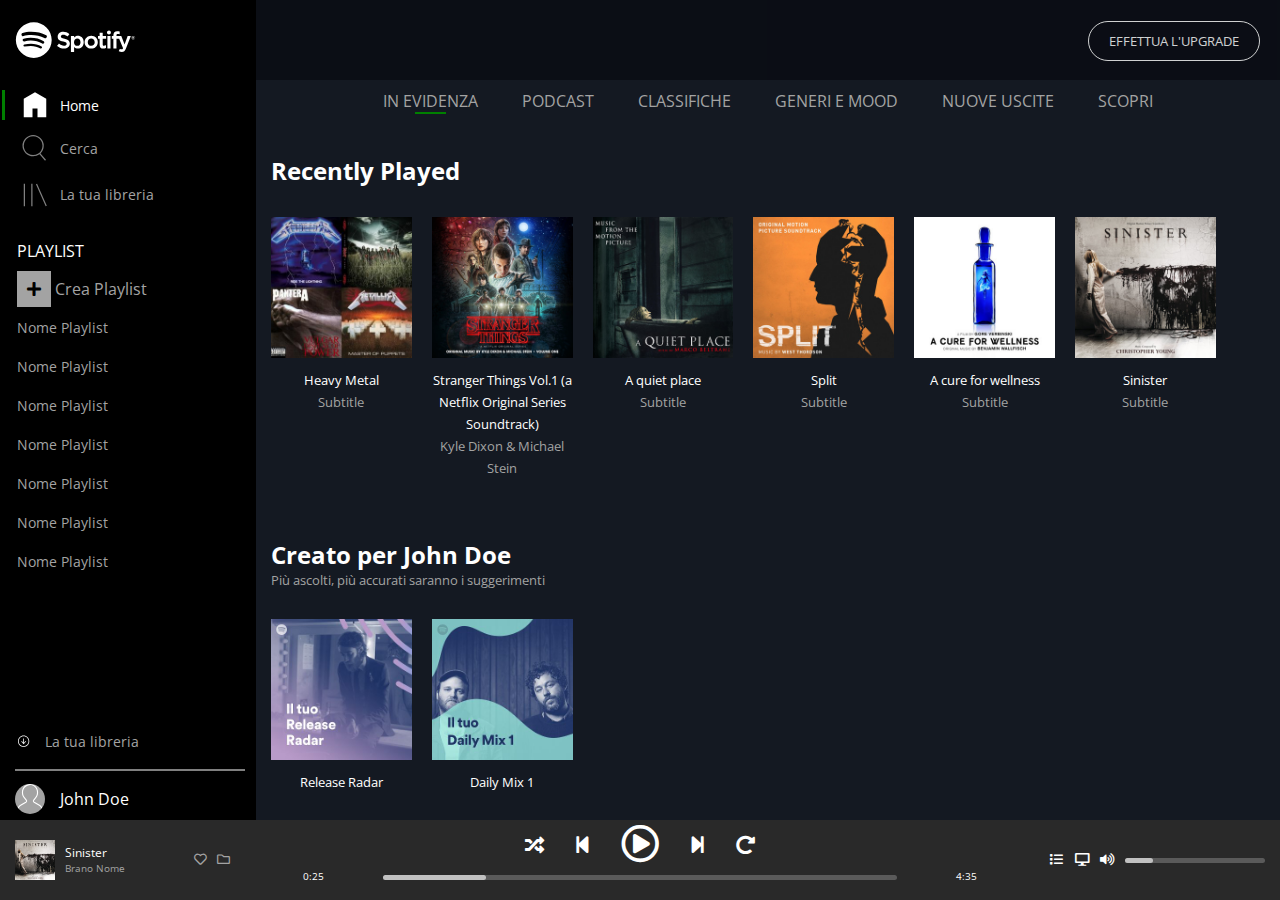
==== index.html @ 312488d8 "aggiunta versione md e s" ====
<!DOCTYPE html>
<html lang="en">
<head>
    <link rel="preconnect" href="https://fonts.googleapis.com">
    <link rel="preconnect" href="https://fonts.gstatic.com" crossorigin>
    <link href="https://fonts.googleapis.com/css2?family=Open+Sans:ital,wght@0,300;0,400;0,500;0,600;0,700;0,800;1,300;1,400;1,500;1,600;1,700;1,800&display=swap" rel="stylesheet"> 
    <link rel="stylesheet" href="https://cdnjs.cloudflare.com/ajax/libs/font-awesome/5.15.4/css/all.min.css" integrity="sha512-1ycn6IcaQQ40/MKBW2W4Rhis/DbILU74C1vSrLJxCq57o941Ym01SwNsOMqvEBFlcgUa6xLiPY/NS5R+E6ztJQ==" crossorigin="anonymous" referrerpolicy="no-referrer" />
    <link rel="stylesheet" href="css/style.css">
    <meta charset="UTF-8">
    <meta http-equiv="X-UA-Compatible" content="IE=edge">
    <meta name="viewport" content="width=device-width, initial-scale=1.0">
    <title>Spotify Web</title>
</head>
<body>

    <!-- inizio header -->
    <header>

        <button class="upgrade">
            <a class="cl-wh txt-uc" href="#">Effettua L'Upgrade</a>
        </button>

    </header>
    <!-- fine header -->

    <!-- inizio aside -->
    <aside class="flex-col">

        <!-- spotify logo -->
        <div class="logo flex">
            <img src="img/logo.svg" alt="spot-logo">
        </div>

         <!-- aside actions -->
        <div class="actions">

            <a  href="#" class="act home flex">
                <img src="img/home.svg" alt="home-act">
                <span class="span-little wh-hov cl-wh">Home</span>
            </a>

            <a href="#" class="act search flex">
                <img src="img/search.svg" alt="search-act">
                <span class="span-little wh-hov cl-a3">Cerca</span>
            </a>

            <a href="#" class="act library flex">
                <img src="img/libreria.svg" alt="librart-act">
                <span class="span-little wh-hov cl-a3">La tua libreria</span>
            </a>


        </div>

        <!-- aside playlist -->
        <div class="playlist">

            <ul>

                <li><span class="txt-uc cl-wh">Playlist</span></li>
                <li class="hovers"> 
                    <a href="#">
                        <i class="fas fa-plus"></i>
                        <span class="cl-a3">Crea Playlist</span>
                    </a>
                </li>
                <li><a class="cl-a3 wh-hov span-little" href="#">Nome Playlist</a></li>
                <li><a class="cl-a3 wh-hov span-little" href="#">Nome Playlist</a></li>
                <li><a class="cl-a3 wh-hov wh-hov span-little" href="#">Nome Playlist</a></li>
                <li><a class="cl-a3 wh-hov span-little" href="#">Nome Playlist</a></li>
                <li><a class="cl-a3 wh-hov span-little" href="#">Nome Playlist</a></li>
                <li><a class="cl-a3 wh-hov span-little" href="#">Nome Playlist</a></li>
                <li><a class="cl-a3 wh-hov span-little" href="#">Nome Playlist</a></li>

            </ul>
            
        </div>

        <!-- aside bottom actions -->
        <div class="actions-btm flex-col">

            <a class="act-btm flex" href="#">
                <img src="img/download.svg" alt="download-app">
                <span class="span-little cl-a3">La tua libreria</span>
            </a>
            <hr>
            <a class="act-btm flex" href="#">
                <img class="profile" src="img/profile.svg" alt="download-app">
                <span class="cl-wh">John Doe</span>
            </a>

        </div>

    </aside>
    <!-- fine aside -->

    <!-- inizio main -->
    <main>

        <!-- nav main -->
        <nav>

            <ul class="txt-uc">
                <li class="wh-hov"><a href="#">In Evidenza</a></li>
                <li class="wh-hov"><a href="#">Podcast</a></li>
                <li class="wh-hov"><a href="#">Classifiche</a></li>
                <li class="wh-hov"><a href="#">Generi e Mood</a></li>
                <li class="wh-hov"><a href="#">Nuove uscite</a></li>
                <li class="wh-hov"><a href="#">Scopri</a></li>
            </ul>
            
        </nav>

        <!-- sezione main recent -->
        <section id="recent" class="mg-30-15">

            <!-- titolo sezione -->
            <h2 class="cl-wh">Recently Played</h2>

            <!-- row sezione -->
            <div class="row flex mg-30-0">

                <div class="row-album flex-col">
                    <div class="row-cover">
                        <i class="far fa-play-circle cl-wh"></i>
                        <img src="img/metal_lifting.jpg" alt="metal-cover">
                    </div>
                    <div class="row-info flex-col">
                        <a href="#"><span class="cl-wh span-lt-little">Heavy Metal</span></a>
                        <a href="#"><span class="span-lt-little cl-a3">Subtitle</span></a>
                    </div>
                </div>

                <div class="row-album flex-col">
                    <div class="row-cover">
                        <i class="far fa-play-circle cl-wh"></i>
                        <img src="img/stranger.jpeg" alt="str-thi-cover">
                    </div>
                    <div class="row-info flex-col">
                        <a href="#"><span class="cl-wh span-lt-little">Stranger Things Vol.1 (a Netflix Original Series Soundtrack)</span></a>
                        <a href="#"><span class="span-lt-little cl-a3">Kyle Dixon & Michael Stein</span></a>
                    </div>
                </div>

                <div class="row-album flex-col">
                    <div class="row-cover">
                        <i class="far fa-play-circle cl-wh"></i>
                        <img src="img/aquietplace.jpeg" alt="qplace-cover">
                    </div>
                    <div class="row-info flex-col">
                        <a href="#"><span class="cl-wh span-lt-little">A quiet place</span></a>
                        <a href="#"><span class="span-lt-little cl-a3 ">Subtitle</span></a>
                    </div>
                </div>

                <div class="row-album flex-col">
                    <div class="row-cover">
                        <i class="far fa-play-circle cl-wh"></i>
                        <img src="img/split.jpeg" alt="split-cover">
                    </div>
                    <div class="row-info flex-col">
                        <a href="#"><span class="cl-wh span-lt-little">Split</span></a>
                        <a href="#"><span class="span-lt-little cl-a3">Subtitle</span></a>
                    </div>
                </div>

                <div class="row-album flex-col">
                    <div class="row-cover">
                        <i class="far fa-play-circle cl-wh"></i>
                        <img src="img/cure.jpeg" alt="cure-cover">
                    </div>
                    <div class="row-info flex-col">
                        <a href="#"><span class="cl-wh span-lt-little">A cure for wellness</span></a>
                        <a href="#"><span class="span-lt-little  cl-a3">Subtitle</span></a>
                    </div>
                </div>

                <div class="row-album flex-col">
                    <div class="row-cover">
                        <i class="far fa-play-circle cl-wh"></i>
                        <img src="img/sinister.jpeg" alt="sinister-cover">
                    </div>
                    <div class="row-info flex-col">
                        <a href="#"><span class="cl-wh span-lt-little">Sinister</span></a>
                        <a href="#"><span class="span-lt-little cl-a3">Subtitle</span></a>
                    </div>
                </div>

            </div>

        </section>

        <!-- sezione main selection -->
        <section id="selection" class="mg-50-15">

            <!-- titolo sezione -->
            <h2 class="cl-wh">Creato per John Doe</h2>
            <p class="cl-a3 span-lt-little">Più ascolti, più accurati saranno i suggerimenti</p>

            <!-- row sezione -->
            <div class="row flex mg-30-0">

                <div class="row-album flex-col">
                    <div class="row-cover">
                        <img src="img/radar.jpeg" alt="sinister-cover">
                    </div>
                    <div class="row-info flex-col">
                        <a href="#"><span class="cl-wh span-lt-little">Release Radar</span></a>
                    </div>
                </div>

                <div class="row-album flex-col">
                    <div class="row-cover">
                        <img src="img/mixdaily.jpeg" alt="sinister-cover">
                    </div>
                    <div class="row-info flex-col">
                        <a href="#"><span class="cl-wh span-lt-little">Daily Mix 1</span></a>
                    </div>
                </div>

            </div>

        </section>

        <!-- sezione main popular -->
        <section id="popular" class="mg-30-15">

            <!-- titolo sezione  -->
            <h2 class="cl-wh">Creato per John Doe</h2>
            <p class="cl-a3 span-lt-little">Più ascolti, più accurati saranno i suggerimenti</p>

            <!-- row sezione -->
            <div class="row flex mg-30-0">

                <div class="row-album flex-col">
                    <div class="row-cover">
                        <img src="img/youg.jpeg" alt="yug-cover">
                    </div>
                    <div class="row-info flex-col">
                        <a href="#"><span class="cl-wh span-lt-little">Release Radar</span></a>
                    </div>
                </div>

                <div class="row-album flex-col">
                    <div class="row-cover">
                        <img src="img/einaudi.jpeg" alt="enaudi flex-col-cover">
                    </div>
                    <div class="row-info flex-col">
                        <a href="#"><span class="cl-wh span-lt-little">Daily Mix 1</span></a>
                    </div>
                </div>

            </div>


        </section>
        


    </main>
    <!-- fine main -->

    <!-- inizio footer -->
    <footer class="flex">

        <!-- footer left -->
        <div class="ft-left flex">
            <div class="song-player flex">

                <div class="album-cover">
                    <img src="img/sinister.jpeg" alt="album-cvr">
                </div>

                <div class="song-info flex-col">
                    <span class="album-name span-little cl-wh">Sinister</span>
                    <a href="#"><span class="song-name cl-a3 wh-hov span-lt-little">Brano Nome</span></a>
                </div>
                
            </div>

            <div class="song-actions">
                <i class="far fa-heart wh-hov cl-a3"></i>
                <i class="far fa-folder wh-hov cl-a3"></i>
            </div>

        </div>
        
        <!-- footer center -->
        <div class="ft-center">

            <div class="player-act cl-wh flex">

                <i class="fas fa-random"></i>
                <i class="fas fa-step-backward"></i>
                <i class="far fa-play-circle"></i>
                <i class="fas fa-step-forward"></i>
                <i class="fas fa-redo-alt"></i>

            </div>

            <div class="player-info flex">

                <div class="player-progression">
                    <div class="progression-bar"></div>
                    <div class="progression-circle"></div>
                </div>
                
            </div>
            
        </div>
        
        <!-- footer right -->
        <div class="ft-right  cl-wh flex">

            <i class="fas fa-list"></i>
            <i class="fas fa-desktop"></i>
            <i class="fas fa-volume-up"></i>

            <div class="vl-rocker">
                <div class="progression-bar"></div>
                <div class="progression-circle"></div>
            </div>
            
        </div>

    </footer>
    <!-- fine footer  -->

</body>
</html>
---- css/style.css ----
*{
    box-sizing: border-box;
    margin: 0;
    padding: 0;
    font-family: 'Open Sans', sans-serif;
} 

/* general */
.flex {
    display: flex;
}

.flex-col{
    display: flex;
    flex-direction: column;
}

a{
    text-decoration: none;
}

.span-little{
    font-size: 0.9em;
}

.span-lt-little{
    font-size: 0.8em;
}

.txt-uc{
    text-transform: uppercase;
}

.cl-wh{
    color: #fff;
}

.cl-a3{
    color: #a3a3a3;
}

.op-05{
    opacity: 0.5;
}

.mg-30-0{
    margin: 30px 0px;
}

.mg-30-15{
    margin: 30px 15px;
}

.mg-50-15{
    margin: 50px 15px;
}

/* header */
header{
    width: 80vw;
    height: 80px;
    line-height: 80px;
    position: fixed;
    top: 0;
    right: 0;
    text-align: right;
    background-color: #090B13;
    opacity: 0.8;
    z-index: 999;
}

header .upgrade{
    border: 1px solid white;
    border-radius: 20px;
    background-color: transparent;
    margin-right: 20px;
}

header .upgrade a{
    text-decoration: none;
    padding: 10px 20px; /*  aumenta area cliccabile  */
    display: inline-block; /*  aumenta area cliccabile  */
}




/* aside */
aside{
    width: 20vw;
    position: fixed;
    left: 0;
    top: 0;
    background-color: black;
    height: calc(100vh - 80px);
}

    /* aside logo */
aside .logo{
    height: 80px;
    margin-left: 15px;
}

aside .logo img{
    width: 50%;
}

    /* aside actions */
aside .actions{
    margin-left:2px ;
}   

.act{
    align-items: center;
    gap: 10px;
    margin: 10px 0px;
    padding: 0px 15px;
}

.act img{
    width: 30px;
    height: 30px;
}

.home.act{
    border-left: 3px solid green;
}

.search.act, .library.act{
    border: 3px solid transparent;
}

.search.act img, .library.act img{
    filter: opacity(0.5);
}

    /* aside playlist */
aside .playlist{
    margin-top: 10px;
    margin-left: 2px;
    line-height: 38px;
    overflow-y:auto;
}

aside .playlist ul li{
    padding: 0px 15px;
}

aside .playlist ul li .fas.fa-plus{
    background-color: #a3a3a3;
    padding: 10px;
    color: black;
}

    /* aside bottom actions */
aside .actions-btm{
    width: 90%;
    height: 100px;
    position: absolute;
    bottom: 0px;
    left: 15px;
    align-content: center;
    justify-content: space-around;
    background-color: black;
    z-index: 999;
}

aside .actions-btm img{
    width: 15px;
    height: 15px;
}
aside .actions-btm hr{
    border: 1px solid rgba(255,255,255,0.5);
}

aside .actions-btm .profile{
    background-color: #a3a3a3;
    border-radius: 50%;
    width: 30px;
    height: 30px;
}

aside .actions-btm .act-btm{
    height: 10px;
    align-items: center;
    gap: 15px;
    margin: 10px 0px;
}
/* main */
main{
    width: 80vw;
    height: calc(100vh - 80px);
    padding: 80px 0px 0px 0px;
    background-color: #141922;
    position: fixed;
    top: 0;
    right: 0;
    overflow-y: scroll;
}

    /* nav main */
nav{
    width: 100% ;
    text-align: center;
}

nav ul li {
    list-style-type: none;
    display: inline-block;
}
nav ul li a{
    display: inline-block;
    margin: 10px;
    color: #a3a3a3;
    padding: 0px 10px; 
}

nav ul li:first-child a::after{
    border:1px solid green;
    content: "";
    width: 30%;
    margin: auto;
    display: block;
}

    /* main generale */
main .row{
    gap: 20px;
    flex-wrap: wrap;
}

main .row .row-album{
    flex-basis: 135px;
    align-items: center;
}

main .row .row-album .row-cover{
    width: 11vw;
    height: 11vw;
    position: relative;
}


main .row .row-album .row-cover img{
    width: 100%;
    height: 100%;
    object-fit: contain;
    transition: all 0.5s;
}


main .row .row-album .row-info{
    align-items: center;  
    text-align: center;
    margin: 10px 0px;  
}

    /* main recent */

#recent .row .row-album .row-cover .fa-play-circle{
    position: absolute;
    top: 50%;
    left: 50%;
    transform: translate(-50% , -50%);
    z-index: 999;
    font-size: 3em;
    display: none;
}

    /* main popular */
#popular .row .row-album .row-cover img{
    border-radius: 50%;
}


/* footer */
footer{
    height: 80px;
    width: 100vw;
    background-color: #292929;
    position: fixed;
    bottom: 0;

}

footer .ft-left, footer .ft-right{
    width: 20vw;
    height: 100%;
    align-items: center;
    justify-content: space-between;
    padding: 0px 15px;
    font-size: 0.8em;
}


footer .ft-center{
    width: 65vw;
    height: 100%;
    line-height: 1.8em;
    padding: 5px 0px;
}

    /* ft-left */
footer .ft-left .song-player{
    gap: 10px;
    align-items: center;
}    

footer .ft-left .song-player .album-cover{
    width: 40px;
    height: 40px;
}

footer .ft-left .song-player .album-cover img{
    width: 100%;
    height: 100%;
    object-fit: contain;
}

footer .ft-left .song-player .song-info{
    line-height: 15px;
    justify-content: center;
}

footer .ft-left .song-actions {
    display: flex;
    justify-content: flex-end;
    flex-basis: 30%;
    gap: 10px;
}

    /* ft-center */
footer .ft-center .player-act{
    font-size: 1.2em;
    justify-content: center;
    align-items: center;
    gap: 30px;
}

footer .ft-center .player-act .fa-play-circle{
    font-size: 2em;
}

footer .ft-center .player-info{
    justify-content: space-evenly;
    align-items: center;
}

footer .ft-center .player-info::after{
    content: "4:35";
    color: #fff;
    font-size: 0.6em;
}

footer .ft-center .player-info::before{
    content: "0:25";
    color: #fff;
    font-size: 0.6em;
}

footer .ft-center .player-progression, footer .ft-right .vl-rocker{
    width: 65%;
    height: 5px;
    border-radius: 20px;
    background-color: #5a5a5a;
    position: relative;
}

footer  .progression-bar{
    width: 20%;
    height: 100%;
    border-radius: 20px;
    background-color: #c1c1c1;
}

footer .progression-circle{
    position: absolute;
    top: -2px;
    left: 19%;
    width: 10px;
    height: 10px;
    border-radius: 50%;
    background-color: #fff;
    display: none;
}

    /* ft-left */
footer .ft-right{
    font-size: 0.8em;
    gap: 10px;
}


    /* hover */
header .upgrade:hover{
    transform: scale(1.1);
}   

aside .actions a:hover img {
    filter:opacity(1);
}

aside .actions .wh-hov:hover, aside .playlist .wh-hov:hover, aside .playlist li:nth-child(2):hover span, aside .actions-btm .act-btm:hover span, main .wh-hov:hover a, footer .ft-left .wh-hov:hover{
    color: #fff;
}

aside .playlist li:nth-child(2):hover .fas.fa-plus{
    background-color: white;
}

#recent .row .row-album .row-cover:hover .fa-play-circle{
    display: block;
}

#recent .row .row-album .row-cover:hover img{
    opacity: 0.5;
}

footer .ft-left .song-player .song-info .song-name:hover{
    text-decoration: underline;
}

footer .ft-center .player-act .far.fa-play-circle:hover{
    transform: scale(1.1);
}

footer .ft-center .player-info .player-progression:hover .progression-circle, footer .ft-right .vl-rocker:hover .progression-circle{
    display: block;
}

footer .ft-center .player-info .player-progression:hover .progression-bar, footer .ft-right .vl-rocker:hover .progression-bar{
    background-color: green;
}


/* versione lg da min-width 992px a max-width 1199px */

/* versione md */ aaa

/* versione md */
@media screen and (max-width:992px) and (min-width:768px){

    main .row .row-album{
        flex-basis: 160px;
    }

    main .row .row-album  .row-cover{
        width: 15vw;
        height: 15vw;
    }

}

/* versione s */
@media screen and (max-width:768px) and (min-width:576px){

    aside{
        font-size: 0.8em;
    }

    aside .actions-btm hr{
        width: 90%;
    }

    main .row .row-album{
        flex-basis: 40%;
    }

    main .row .row-album  .row-cover{
        width: 30vw;
        height: 30vw;
    }

    footer .ft-left .song-actions{
        flex-direction: column;
        margin-left: 10px;
    }

}
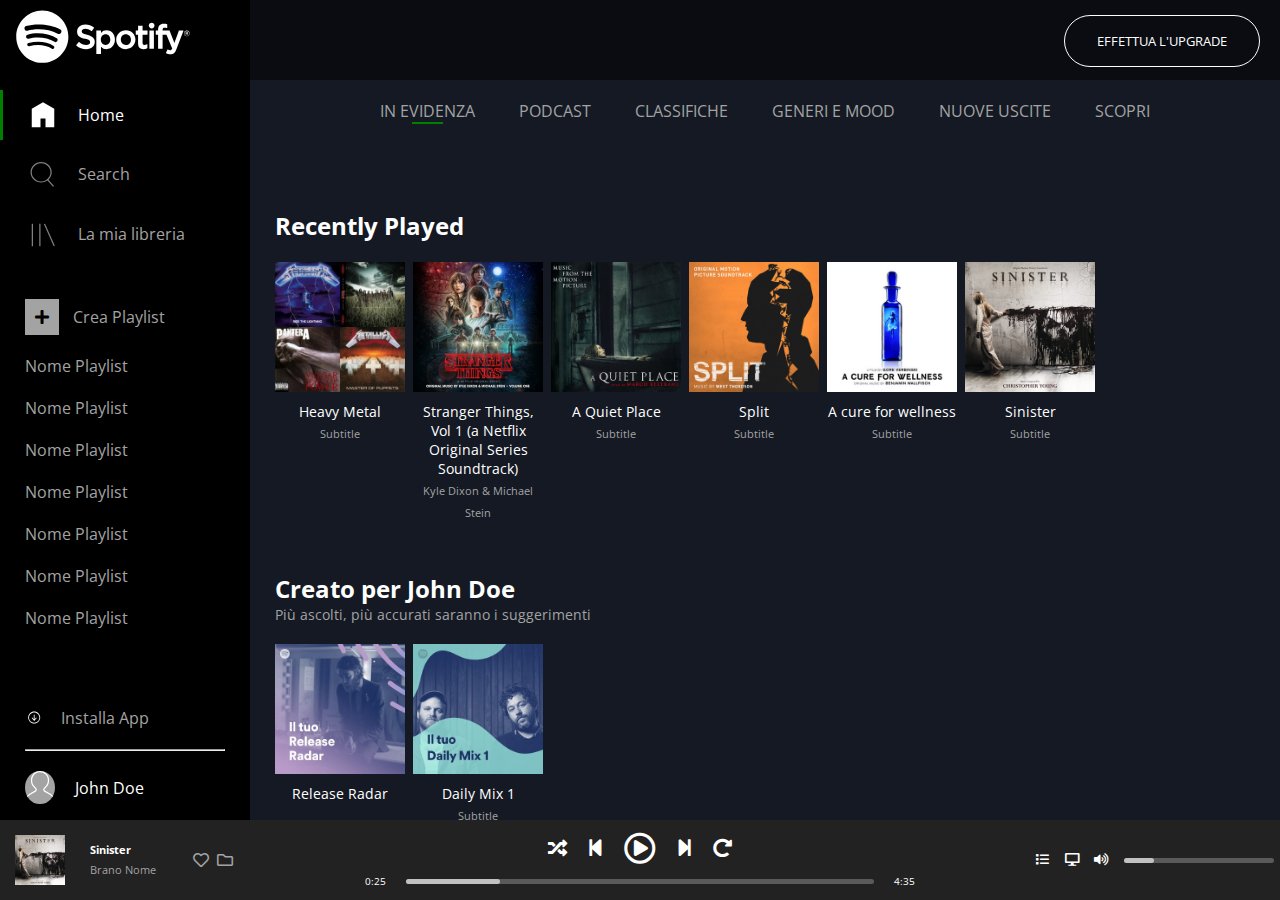
==== commit 56c1153b: "Reboot , inserire mediaquery e poi passare al bonus" ====
--- a/index.html
+++ b/index.html
@@ -9,85 +9,93 @@
     <meta charset="UTF-8">
     <meta http-equiv="X-UA-Compatible" content="IE=edge">
     <meta name="viewport" content="width=device-width, initial-scale=1.0">
-    <title>Spotify Web</title>
+    <title>Spotify debug</title>
 </head>
 <body>
 
-    <!-- inizio header -->
-    <header>
-
-        <button class="upgrade">
-            <a class="cl-wh txt-uc" href="#">Effettua L'Upgrade</a>
-        </button>
-
-    </header>
-    <!-- fine header -->
-
     <!-- inizio aside -->
-    <aside class="flex-col">
-
-        <!-- spotify logo -->
-        <div class="logo flex">
-            <img src="img/logo.svg" alt="spot-logo">
-        </div>
-
-         <!-- aside actions -->
+    <aside>
+
+        <!-- aside logo -->
+        <div class="logo">
+            <img src="img/logo.svg" alt="logo-big">
+        </div>
+
+        <!-- aside actions -->
         <div class="actions">
 
-            <a  href="#" class="act home flex">
-                <img src="img/home.svg" alt="home-act">
-                <span class="span-little wh-hov cl-wh">Home</span>
-            </a>
-
-            <a href="#" class="act search flex">
-                <img src="img/search.svg" alt="search-act">
-                <span class="span-little wh-hov cl-a3">Cerca</span>
-            </a>
-
-            <a href="#" class="act library flex">
-                <img src="img/libreria.svg" alt="librart-act">
-                <span class="span-little wh-hov cl-a3">La tua libreria</span>
-            </a>
-
-
-        </div>
-
-        <!-- aside playlist -->
-        <div class="playlist">
+            <div class="act-nav">
+
+                <ul>
+                    
+                    <li>
+                        <a href="#">
+                            <img src="img/home.svg" alt="h-ph">
+                            <span>Home</span>
+                        </a>
+                    </li>
+                    
+                    <li>
+                        <a href="#">
+                            <img class="op-05" src="img/search.svg" alt="se-ph">
+                            <span class="cl-a3">Search</span>
+                        </a>
+                    </li>
+                    
+                    <li>
+                        <a href="#">
+                            <img class="op-05" src="img/libreria.svg" alt="li-ph">
+                            <span class="cl-a3">La mia libreria</span>
+                        </a>
+                    </li>
+
+                </ul>
+
+            </div>
+
+            <!-- aside playlist -->
+            <div class="act-playlist">
+
+                <ul>
+                    <li>
+                        <a href="#">
+                            <i class="fas fa-plus"></i>
+                            <span class="cl-a3">Crea Playlist</span>
+                        </a>
+                    </li>
+                    <li><a href="#">Nome Playlist</a></li>
+                    <li><a href="#">Nome Playlist</a></li>
+                    <li><a href="#">Nome Playlist</a></li>
+                    <li><a href="#">Nome Playlist</a></li>
+                    <li><a href="#">Nome Playlist</a></li>
+                    <li><a href="#">Nome Playlist</a></li>
+                    <li><a href="#">Nome Playlist</a></li>
+                </ul>
+
+            </div>
+
+        </div>
+        
+        <!-- aside actions bottom -->
+        <div class="actions-btm">
 
             <ul>
-
-                <li><span class="txt-uc cl-wh">Playlist</span></li>
-                <li class="hovers"> 
+                <li>
                     <a href="#">
-                        <i class="fas fa-plus"></i>
-                        <span class="cl-a3">Crea Playlist</span>
+                        <img src="img/download.svg" alt="dw-ph">
+                        <span>Installa App</span>
                     </a>
                 </li>
-                <li><a class="cl-a3 wh-hov span-little" href="#">Nome Playlist</a></li>
-                <li><a class="cl-a3 wh-hov span-little" href="#">Nome Playlist</a></li>
-                <li><a class="cl-a3 wh-hov wh-hov span-little" href="#">Nome Playlist</a></li>
-                <li><a class="cl-a3 wh-hov span-little" href="#">Nome Playlist</a></li>
-                <li><a class="cl-a3 wh-hov span-little" href="#">Nome Playlist</a></li>
-                <li><a class="cl-a3 wh-hov span-little" href="#">Nome Playlist</a></li>
-                <li><a class="cl-a3 wh-hov span-little" href="#">Nome Playlist</a></li>
-
+                <li>
+                    <hr>
+                </li>
+                <li>
+                    <a class="profile" href="#">
+                        <img src="img/profile.svg" alt="pr-ph">
+                        <span>John Doe</span>
+                    </a>
+                </li>
             </ul>
-            
-        </div>
-
-        <!-- aside bottom actions -->
-        <div class="actions-btm flex-col">
-
-            <a class="act-btm flex" href="#">
-                <img src="img/download.svg" alt="download-app">
-                <span class="span-little cl-a3">La tua libreria</span>
-            </a>
-            <hr>
-            <a class="act-btm flex" href="#">
-                <img class="profile" src="img/profile.svg" alt="download-app">
-                <span class="cl-wh">John Doe</span>
-            </a>
 
         </div>
 
@@ -97,198 +105,214 @@
     <!-- inizio main -->
     <main>
 
-        <!-- nav main -->
-        <nav>
-
-            <ul class="txt-uc">
-                <li class="wh-hov"><a href="#">In Evidenza</a></li>
-                <li class="wh-hov"><a href="#">Podcast</a></li>
-                <li class="wh-hov"><a href="#">Classifiche</a></li>
-                <li class="wh-hov"><a href="#">Generi e Mood</a></li>
-                <li class="wh-hov"><a href="#">Nuove uscite</a></li>
-                <li class="wh-hov"><a href="#">Scopri</a></li>
-            </ul>
-            
-        </nav>
-
-        <!-- sezione main recent -->
-        <section id="recent" class="mg-30-15">
-
-            <!-- titolo sezione -->
-            <h2 class="cl-wh">Recently Played</h2>
-
-            <!-- row sezione -->
-            <div class="row flex mg-30-0">
-
-                <div class="row-album flex-col">
-                    <div class="row-cover">
-                        <i class="far fa-play-circle cl-wh"></i>
-                        <img src="img/metal_lifting.jpg" alt="metal-cover">
-                    </div>
-                    <div class="row-info flex-col">
-                        <a href="#"><span class="cl-wh span-lt-little">Heavy Metal</span></a>
-                        <a href="#"><span class="span-lt-little cl-a3">Subtitle</span></a>
-                    </div>
+        <!-- main cta -->
+        <div class="cta">
+
+            <button class="upgrade">
+                Effettua L'upgrade
+            </button>
+
+        </div>
+
+        <div class="main-container">
+
+            <!-- main  nav -->
+            <section id="main-nav">
+
+                <ul>
+                    <li>
+                        <a href="#">In evidenza</a>
+                    </li>
+                    <li>
+                        <a href="#">Podcast</a>
+                    </li>
+                    <li>
+                        <a href="#">Classifiche</a>
+                    </li>
+                    <li>
+                        <a href="#">Generi e Mood</a>
+                    </li>
+                    <li>
+                        <a href="#">Nuove Uscite</a>
+                    </li>
+                    <li>
+                        <a href="#">Scopri</a>
+                    </li>
+                </ul>
+
+            </section>
+
+            <!-- sezione main recents -->
+            <section id="recents">
+
+                <h2 class="cl-wh">Recently Played</h2>
+                <div class="row-flex">
+
+                    <div class="album">
+                        <div class="album-img">
+                            <i class="far fa-play-circle cl-wh"></i>
+                            <img src="img/metal_lifting.jpg" alt="alb-1">
+                        </div>
+                        <div class="album-info">
+                            <p class="size-medium cl-wh">Heavy Metal</p>
+                            <span class="cl-a3 size-little">Subtitle</span>
+                        </div>
+                    </div>
+
+                    <div class="album">
+                        <div class="album-img">
+                            <i class="far fa-play-circle cl-wh"></i>
+                            <img src="img/stranger.jpeg" alt="alb-2">
+                        </div>
+                        <div class="album-info">
+                            <p class="size-medium cl-wh">Stranger Things, Vol 1 (a Netflix Original Series Soundtrack)</p>
+                            <span class="cl-a3 size-little"> Kyle Dixon & Michael Stein</span>
+                        </div>
+                    </div>
+
+                    <div class="album">
+                        <div class="album-img">
+                            <i class="far fa-play-circle cl-wh"></i>
+                            <img src="img/aquietplace.jpeg" alt="alb-3">
+                        </div>
+                        <div class="album-info">
+                            <p class="size-medium cl-wh">A Quiet Place</p>
+                            <span class="cl-a3 size-little">Subtitle</span>
+                        </div>
+                    </div>
+
+                    <div class="album">
+                        <div class="album-img">
+                            <i class="far fa-play-circle cl-wh"></i>
+                            <img src="img/split.jpeg" alt="alb-4">
+                        </div>
+                        <div class="album-info">
+                            <p class="size-medium cl-wh">Split</p>
+                            <span class="cl-a3 size-little">Subtitle</span>
+                        </div>
+                    </div>
+
+                    <div class="album">
+                        <div class="album-img">
+                            <i class="far fa-play-circle cl-wh"></i>
+                            <img src="img/cure.jpeg" alt="alb-5">
+                        </div>
+                        <div class="album-info">
+                            <p class="size-medium cl-wh">A cure for wellness</p>
+                            <span class="cl-a3 size-little">Subtitle</span>
+                        </div>
+                    </div>
+
+                    <div class="album">
+                        <div class="album-img">
+                            <i class="far fa-play-circle cl-wh"></i>
+                            <img src="img/sinister.jpeg" alt="alb-6">
+                        </div>
+                        <div class="album-info">
+                            <p class="size-medium cl-wh">Sinister</p>
+                            <span class="cl-a3 size-little">Subtitle</span>
+                        </div>
+                    </div>
+
                 </div>
 
-                <div class="row-album flex-col">
-                    <div class="row-cover">
-                        <i class="far fa-play-circle cl-wh"></i>
-                        <img src="img/stranger.jpeg" alt="str-thi-cover">
-                    </div>
-                    <div class="row-info flex-col">
-                        <a href="#"><span class="cl-wh span-lt-little">Stranger Things Vol.1 (a Netflix Original Series Soundtrack)</span></a>
-                        <a href="#"><span class="span-lt-little cl-a3">Kyle Dixon & Michael Stein</span></a>
-                    </div>
+            </section>
+
+            <!-- sezione main suggest -->
+            <section id="suggest">
+
+                <h2 class="cl-wh">Creato per John Doe</h2>
+                <p class="size-medium cl-a3">Più ascolti, più accurati saranno i suggerimenti</p>
+
+                <div class="row-flex">
+
+                    <div class="album">
+                        <div class="album-img">
+                            <img src="img/radar.jpeg" alt="alb-sg-1">
+                        </div>
+                        <div class="album-info">
+                            <p class="cl-wh size-medium">Release Radar</p>
+                        </div>
+                    </div>
+
+                    <div class="album">
+                        <div class="album-img">
+                            <img src="img/mixdaily.jpeg" alt="alb-sg-2">
+                        </div>
+                        <div class="album-info">
+                            <p class="cl-wh size-medium">Daily Mix 1</p>
+                            <span class="cl-a3 size-little">Subtitle</span>
+                        </div>
+                    </div>
+
+
                 </div>
 
-                <div class="row-album flex-col">
-                    <div class="row-cover">
-                        <i class="far fa-play-circle cl-wh"></i>
-                        <img src="img/aquietplace.jpeg" alt="qplace-cover">
-                    </div>
-                    <div class="row-info flex-col">
-                        <a href="#"><span class="cl-wh span-lt-little">A quiet place</span></a>
-                        <a href="#"><span class="span-lt-little cl-a3 ">Subtitle</span></a>
-                    </div>
+            </section>
+
+            <!-- sezione main popular -->
+            <section id="popular">
+
+                <h2 class="cl-wh">Artisti più popolari</h2>
+                <p class="size-medium cl-a3">Più ascolti, più accurati saranno i suggerimenti</p>
+
+                <div class="row-flex">
+
+                    <div class="album">
+                        <div class="album-img">
+                            <img src="img/youg.jpeg" alt="alb-pop-1">
+                        </div>
+                        <div class="album-info">
+                            <p class="cl-wh size-medium">Heavy Metal</p>
+                            <span class="cl-a3 size-little">Subtitle</span>
+                        </div>
+                    </div>
+
+                    <div class="album">
+                        <div class="album-img">
+                            <img src="img/einaudi.jpeg" alt="alb-pop-2">
+                        </div>
+                        <div class="album-info">
+                            <p class="cl-wh size-medium">Heavy Metal</p>
+                            <span class="cl-a3 size-little">Subtitle</span>
+                        </div>
+                    </div>
+
                 </div>
 
-                <div class="row-album flex-col">
-                    <div class="row-cover">
-                        <i class="far fa-play-circle cl-wh"></i>
-                        <img src="img/split.jpeg" alt="split-cover">
-                    </div>
-                    <div class="row-info flex-col">
-                        <a href="#"><span class="cl-wh span-lt-little">Split</span></a>
-                        <a href="#"><span class="span-lt-little cl-a3">Subtitle</span></a>
-                    </div>
-                </div>
-
-                <div class="row-album flex-col">
-                    <div class="row-cover">
-                        <i class="far fa-play-circle cl-wh"></i>
-                        <img src="img/cure.jpeg" alt="cure-cover">
-                    </div>
-                    <div class="row-info flex-col">
-                        <a href="#"><span class="cl-wh span-lt-little">A cure for wellness</span></a>
-                        <a href="#"><span class="span-lt-little  cl-a3">Subtitle</span></a>
-                    </div>
-                </div>
-
-                <div class="row-album flex-col">
-                    <div class="row-cover">
-                        <i class="far fa-play-circle cl-wh"></i>
-                        <img src="img/sinister.jpeg" alt="sinister-cover">
-                    </div>
-                    <div class="row-info flex-col">
-                        <a href="#"><span class="cl-wh span-lt-little">Sinister</span></a>
-                        <a href="#"><span class="span-lt-little cl-a3">Subtitle</span></a>
-                    </div>
-                </div>
-
-            </div>
-
-        </section>
-
-        <!-- sezione main selection -->
-        <section id="selection" class="mg-50-15">
-
-            <!-- titolo sezione -->
-            <h2 class="cl-wh">Creato per John Doe</h2>
-            <p class="cl-a3 span-lt-little">Più ascolti, più accurati saranno i suggerimenti</p>
-
-            <!-- row sezione -->
-            <div class="row flex mg-30-0">
-
-                <div class="row-album flex-col">
-                    <div class="row-cover">
-                        <img src="img/radar.jpeg" alt="sinister-cover">
-                    </div>
-                    <div class="row-info flex-col">
-                        <a href="#"><span class="cl-wh span-lt-little">Release Radar</span></a>
-                    </div>
-                </div>
-
-                <div class="row-album flex-col">
-                    <div class="row-cover">
-                        <img src="img/mixdaily.jpeg" alt="sinister-cover">
-                    </div>
-                    <div class="row-info flex-col">
-                        <a href="#"><span class="cl-wh span-lt-little">Daily Mix 1</span></a>
-                    </div>
-                </div>
-
-            </div>
-
-        </section>
-
-        <!-- sezione main popular -->
-        <section id="popular" class="mg-30-15">
-
-            <!-- titolo sezione  -->
-            <h2 class="cl-wh">Creato per John Doe</h2>
-            <p class="cl-a3 span-lt-little">Più ascolti, più accurati saranno i suggerimenti</p>
-
-            <!-- row sezione -->
-            <div class="row flex mg-30-0">
-
-                <div class="row-album flex-col">
-                    <div class="row-cover">
-                        <img src="img/youg.jpeg" alt="yug-cover">
-                    </div>
-                    <div class="row-info flex-col">
-                        <a href="#"><span class="cl-wh span-lt-little">Release Radar</span></a>
-                    </div>
-                </div>
-
-                <div class="row-album flex-col">
-                    <div class="row-cover">
-                        <img src="img/einaudi.jpeg" alt="enaudi flex-col-cover">
-                    </div>
-                    <div class="row-info flex-col">
-                        <a href="#"><span class="cl-wh span-lt-little">Daily Mix 1</span></a>
-                    </div>
-                </div>
-
-            </div>
-
-
-        </section>
-        
-
+            </section>
+
+        </div>
 
     </main>
     <!-- fine main -->
 
     <!-- inizio footer -->
-    <footer class="flex">
+    <footer>
 
         <!-- footer left -->
-        <div class="ft-left flex">
-            <div class="song-player flex">
-
-                <div class="album-cover">
-                    <img src="img/sinister.jpeg" alt="album-cvr">
-                </div>
-
-                <div class="song-info flex-col">
-                    <span class="album-name span-little cl-wh">Sinister</span>
-                    <a href="#"><span class="song-name cl-a3 wh-hov span-lt-little">Brano Nome</span></a>
-                </div>
-                
-            </div>
-
-            <div class="song-actions">
-                <i class="far fa-heart wh-hov cl-a3"></i>
-                <i class="far fa-folder wh-hov cl-a3"></i>
-            </div>
-
-        </div>
-        
+        <div id="ft-left">
+
+            <div class="ft-album-img">
+                <img src="img/sinister.jpeg" alt="ft-album">
+            </div>
+
+            <div class="ft-album-info">
+                <p class="size-little size-big cl-wh">Sinister</p>
+                <span class="size-little cl-a3">Brano Nome</span>
+            </div>
+
+            <div class="ft-album-act">
+                <i class="far fa-heart cl-a3"></i>
+                <i class="far fa-folder cl-a3"></i>
+            </div>
+
+        </div>
+
         <!-- footer center -->
-        <div class="ft-center">
-
-            <div class="player-act cl-wh flex">
+        <div id="ft-center">
+
+            <div class="player-act cl-wh">
 
                 <i class="fas fa-random"></i>
                 <i class="fas fa-step-backward"></i>
@@ -298,7 +322,7 @@
 
             </div>
 
-            <div class="player-info flex">
+            <div class="player-info">
 
                 <div class="player-progression">
                     <div class="progression-bar"></div>
@@ -306,11 +330,11 @@
                 </div>
                 
             </div>
-            
-        </div>
-        
+
+        </div>
+
         <!-- footer right -->
-        <div class="ft-right  cl-wh flex">
+        <div id="ft-right" class="cl-wh">
 
             <i class="fas fa-list"></i>
             <i class="fas fa-desktop"></i>
@@ -320,11 +344,11 @@
                 <div class="progression-bar"></div>
                 <div class="progression-circle"></div>
             </div>
-            
-        </div>
-
+
+        </div>
     </footer>
-    <!-- fine footer  -->
+
+
 
 </body>
 </html>--- a/css/style.css
+++ b/css/style.css
@@ -5,30 +5,13 @@
     font-family: 'Open Sans', sans-serif;
 } 
 
-/* general */
-.flex {
-    display: flex;
-}
-
-.flex-col{
-    display: flex;
-    flex-direction: column;
-}
-
-a{
+/* generali */
+ul {
+    list-style-type: none;
+}
+ul li a{
     text-decoration: none;
-}
-
-.span-little{
-    font-size: 0.9em;
-}
-
-.span-lt-little{
-    font-size: 0.8em;
-}
-
-.txt-uc{
-    text-transform: uppercase;
+    color: #a3a3a3;
 }
 
 .cl-wh{
@@ -40,182 +23,204 @@
 }
 
 .op-05{
-    opacity: 0.5;
-}
-
-.mg-30-0{
-    margin: 30px 0px;
-}
-
-.mg-30-15{
-    margin: 30px 15px;
-}
-
-.mg-50-15{
-    margin: 50px 15px;
-}
-
-/* header */
-header{
-    width: 80vw;
+    filter: opacity(0.5);
+}
+
+.size-big{
+    font-size: 1em;
+    font-weight: bold;
+}
+
+.size-medium{
+    font-size: 0.9em;
+}
+
+.size-little{
+    font-size:0.7em
+}
+
+
+
+/* aside */
+aside{
+    width: 250px;
+    height: calc(100vh - 80px);
+    background-color: black;
+    display: flex;
+    flex-direction: column;
+    justify-content: space-between;
+}
+
+    /* aside logo */
+aside .logo{
     height: 80px;
-    line-height: 80px;
+    min-height: 80px;
+    width: 100%;
+    padding: 10px 15px
+}
+aside .logo img{
+    width: 80%;
+}
+    /* aside actions */
+aside .actions{
+    width: 100%;
+    height: calc(100vh - 150px);
+    min-height: 200px;
+    display: flex;
+    flex-direction: column;
+}
+
+aside .actions .act-nav ul li{
+    padding: 10px 25px;
+    margin: 10px 0px;
+    border-left: 3px solid transparent;
+}
+
+aside .actions .act-nav ul li:first-child{
+    border-left: 3px solid green;
+}
+
+aside .actions .act-nav ul li a{
+    color: #fff;
+    display: flex;
+    align-items: center;
+}
+
+aside .actions .act-nav img{
+    width: 15%;
+    margin-right: 20px;
+}
+
+
+/* aside playlist */
+aside .actions .act-playlist{
+    margin-top: 20px;
+    overflow-y: auto;
+}
+
+aside .actions .act-playlist ul li{
+    padding: 10px 25px;
+}
+
+aside .act-playlist ul li .fas.fa-plus{
+    background-color: #a3a3a3;
+    padding: 10px;
+    color: black;
+    margin-right: 10px;
+}
+
+.actions-btm{
+    width: 100%;
+    height: 150px;
+}
+
+aside .actions-btm img{
+    width: 8%;
+    margin-right: 20px;
+}
+
+aside .actions-btm .profile img{
+    background-color: #a3a3a3;
+    border-radius: 50%;
+    width: 15%;
+}
+
+aside .actions-btm .profile span{
+    color: white;
+}
+
+aside .actions-btm ul li{
+    padding: 10px 25px;
+}
+
+aside .actions-btm ul li a{
+    display: flex;
+    align-items: center;
+}
+
+/* main */
+main{
+    width: calc(100% - 250px);
+    height: calc(100vh - 80px);
+    background-color: #141923;
     position: fixed;
     top: 0;
     right: 0;
+}
+
+main .row-flex{
+    display: flex;
+    flex-wrap: wrap;
+    width: 100%;
+    gap: 8px;
+    margin: 20px 0px;
+}
+
+main .album{
+    flex-basis: 130px;
+    text-align: center;
+}
+
+main .album .album-img{
+    width: 130px;
+    height: 130px;
+}
+
+main .row-flex .album .album-img img{
+    width: 100%;
+    height: 100%;
+    object-fit: contain;
+    transition: all 0.5s;
+}
+
+main .album .album-info{
+    margin-top: 10px;
+}
+
+    /* main cta */
+main .cta{
     text-align: right;
-    background-color: #090B13;
-    opacity: 0.8;
-    z-index: 999;
-}
-
-header .upgrade{
-    border: 1px solid white;
-    border-radius: 20px;
-    background-color: transparent;
-    margin-right: 20px;
-}
-
-header .upgrade a{
-    text-decoration: none;
-    padding: 10px 20px; /*  aumenta area cliccabile  */
-    display: inline-block; /*  aumenta area cliccabile  */
-}
-
-
-
-
-/* aside */
-aside{
-    width: 20vw;
-    position: fixed;
-    left: 0;
-    top: 0;
-    background-color: black;
-    height: calc(100vh - 80px);
-}
-
-    /* aside logo */
-aside .logo{
+    line-height: 80px;
     height: 80px;
-    margin-left: 15px;
-}
-
-aside .logo img{
-    width: 50%;
-}
-
-    /* aside actions */
-aside .actions{
-    margin-left:2px ;
-}   
-
-.act{
-    align-items: center;
-    gap: 10px;
-    margin: 10px 0px;
-    padding: 0px 15px;
-}
-
-.act img{
-    width: 30px;
-    height: 30px;
-}
-
-.home.act{
-    border-left: 3px solid green;
-}
-
-.search.act, .library.act{
-    border: 3px solid transparent;
-}
-
-.search.act img, .library.act img{
-    filter: opacity(0.5);
-}
-
-    /* aside playlist */
-aside .playlist{
-    margin-top: 10px;
-    margin-left: 2px;
-    line-height: 38px;
-    overflow-y:auto;
-}
-
-aside .playlist ul li{
-    padding: 0px 15px;
-}
-
-aside .playlist ul li .fas.fa-plus{
-    background-color: #a3a3a3;
-    padding: 10px;
-    color: black;
-}
-
-    /* aside bottom actions */
-aside .actions-btm{
-    width: 90%;
-    height: 100px;
-    position: absolute;
-    bottom: 0px;
-    left: 15px;
-    align-content: center;
-    justify-content: space-around;
-    background-color: black;
-    z-index: 999;
-}
-
-aside .actions-btm img{
-    width: 15px;
-    height: 15px;
-}
-aside .actions-btm hr{
-    border: 1px solid rgba(255,255,255,0.5);
-}
-
-aside .actions-btm .profile{
-    background-color: #a3a3a3;
-    border-radius: 50%;
-    width: 30px;
-    height: 30px;
-}
-
-aside .actions-btm .act-btm{
-    height: 10px;
-    align-items: center;
-    gap: 15px;
-    margin: 10px 0px;
-}
-/* main */
-main{
-    width: 80vw;
-    height: calc(100vh - 80px);
-    padding: 80px 0px 0px 0px;
-    background-color: #141922;
+    min-height: 80px;
+    background-color: rgba(0,0,0,0.5);
+    width: calc(100% - 250px);
+    min-width: 300px;
     position: fixed;
     top: 0;
-    right: 0;
+}
+
+main .cta button{
+    border: 1px solid #fff;
+    border-radius: 40px;
+    background-color: transparent;
+    padding: 16px 32px;
+    text-transform: uppercase;
+    margin-right: 20px;
+    color: white;    
+}
+
+    /* main container */
+main .main-container{
+    width: 100%;
+    height: 100%;
+    padding-top: 80px;
     overflow-y: scroll;
 }
 
-    /* nav main */
-nav{
-    width: 100% ;
+    /* main nav */
+main #main-nav{
     text-align: center;
-}
-
-nav ul li {
-    list-style-type: none;
+    margin-bottom: 50px;
+}
+
+main #main-nav ul li{
     display: inline-block;
-}
-nav ul li a{
-    display: inline-block;
-    margin: 10px;
-    color: #a3a3a3;
-    padding: 0px 10px; 
-}
-
-nav ul li:first-child a::after{
+    margin: 20px;
+    text-transform: uppercase;
+}
+
+main #main-nav ul li:first-child a::after{
     border:1px solid green;
     content: "";
     width: 30%;
@@ -223,147 +228,27 @@
     display: block;
 }
 
-    /* main generale */
-main .row{
-    gap: 20px;
-    flex-wrap: wrap;
-}
-
-main .row .row-album{
-    flex-basis: 135px;
-    align-items: center;
-}
-
-main .row .row-album .row-cover{
-    width: 11vw;
-    height: 11vw;
-    position: relative;
-}
-
-
-main .row .row-album .row-cover img{
-    width: 100%;
-    height: 100%;
-    object-fit: contain;
-    transition: all 0.5s;
-}
-
-
-main .row .row-album .row-info{
-    align-items: center;  
-    text-align: center;
-    margin: 10px 0px;  
-}
-
-    /* main recent */
-
-#recent .row .row-album .row-cover .fa-play-circle{
-    position: absolute;
-    top: 50%;
-    left: 50%;
-    transform: translate(-50% , -50%);
-    z-index: 999;
-    font-size: 3em;
-    display: none;
+    /* main recents */
+main #recents, main #suggest, main #popular{
+    padding: 15px 25px;
 }
 
     /* main popular */
-#popular .row .row-album .row-cover img{
+#popular img{
     border-radius: 50%;
 }
 
 
 /* footer */
 footer{
+    width: 100%;
     height: 80px;
-    width: 100vw;
-    background-color: #292929;
+    min-height: 80px;
+    background-color: #222;
     position: fixed;
     bottom: 0;
-
-}
-
-footer .ft-left, footer .ft-right{
-    width: 20vw;
-    height: 100%;
-    align-items: center;
-    justify-content: space-between;
-    padding: 0px 15px;
-    font-size: 0.8em;
-}
-
-
-footer .ft-center{
-    width: 65vw;
-    height: 100%;
-    line-height: 1.8em;
-    padding: 5px 0px;
-}
-
-    /* ft-left */
-footer .ft-left .song-player{
-    gap: 10px;
-    align-items: center;
-}    
-
-footer .ft-left .song-player .album-cover{
-    width: 40px;
-    height: 40px;
-}
-
-footer .ft-left .song-player .album-cover img{
-    width: 100%;
-    height: 100%;
-    object-fit: contain;
-}
-
-footer .ft-left .song-player .song-info{
-    line-height: 15px;
-    justify-content: center;
-}
-
-footer .ft-left .song-actions {
-    display: flex;
-    justify-content: flex-end;
-    flex-basis: 30%;
-    gap: 10px;
-}
-
-    /* ft-center */
-footer .ft-center .player-act{
-    font-size: 1.2em;
-    justify-content: center;
-    align-items: center;
-    gap: 30px;
-}
-
-footer .ft-center .player-act .fa-play-circle{
-    font-size: 2em;
-}
-
-footer .ft-center .player-info{
-    justify-content: space-evenly;
-    align-items: center;
-}
-
-footer .ft-center .player-info::after{
-    content: "4:35";
-    color: #fff;
-    font-size: 0.6em;
-}
-
-footer .ft-center .player-info::before{
-    content: "0:25";
-    color: #fff;
-    font-size: 0.6em;
-}
-
-footer .ft-center .player-progression, footer .ft-right .vl-rocker{
-    width: 65%;
-    height: 5px;
-    border-radius: 20px;
-    background-color: #5a5a5a;
-    position: relative;
+    z-index: 999;
+    display: flex;
 }
 
 footer  .progression-bar{
@@ -382,98 +267,199 @@
     border-radius: 50%;
     background-color: #fff;
     display: none;
-}
-
-    /* ft-left */
-footer .ft-right{
+}  
+
+    /* footer left */
+footer #ft-left, footer #ft-right{
+    width: 250px;
+    height: 100%;
+    display: flex;
+    align-items: center;
+    justify-content: space-evenly;
+}
+
+footer #ft-left .ft-album-img{
+    width: 50px;
+    height: 50px;
+    margin-right: 10px;
+}
+
+footer #ft-left .ft-album-img img{
+    width: 100%;
+    height: 100%;
+    object-fit: contain;
+}
+
+footer #ft-left .ft-album-act{
+    margin-left: 20px;
+}
+
+footer #ft-left .ft-album-act .far{
+    margin: 2px;
+}
+
+    /* footer center */
+footer #ft-center{
+    width: calc(100% - 500px);
+    min-width: 400px;
+    height: 100%;
+    display: flex;
+    flex-direction: column;
+    justify-content: space-evenly;
+}
+
+footer #ft-center .player-act{
+    display: flex;
+    justify-content: center;
+    align-items: center;
+    gap: 20px;
+}
+
+footer #ft-center .player-act .fas{
+    font-size: 1.2em;
+}
+
+footer #ft-center .player-act .far.fa-play-circle{
+    font-size: 2em;
+}
+
+footer #ft-center .player-info{
+    display: flex;
+    justify-content: center;
+    align-items: center;
+    gap: 20px;
+}
+
+
+footer #ft-center .player-info::before{
+    content: "0:25";
+    color: #fff;
+    font-size: 0.6em;
+}
+
+footer #ft-center .player-info::after{
+    content: "4:35";
+    color: #fff;
+    font-size: 0.6em;
+}
+
+footer #ft-center .player-progression, footer #ft-right .vl-rocker{
+    width: 60%;
+    height: 5px;
+    border-radius: 20px;
+    background-color: #5a5a5a;
+    position: relative;
+}
+
+    /* footer right */
+footer #ft-right{
     font-size: 0.8em;
     gap: 10px;
 }
 
-
-    /* hover */
-header .upgrade:hover{
+/* hover */
+
+    /* aside hover */
+aside .actions  .act-nav a:hover img{
+    filter: opacity(1);
+}
+
+aside .actions  .act-nav a:hover span{
+    color: #fff;
+}
+
+aside .actions .act-playlist a:hover span{
+    color: #fff;
+}
+
+aside .actions .act-playlist li:hover a{
+    color: #fff;
+}
+
+aside .actions .act-playlist li:hover i{
+    color: #000;
+    background-color: white;
+}
+
+aside .actions-btm ul li:hover:nth-child(1) span{
+    color: white;
+}
+
+    /* main hover */
+main .cta .upgrade:hover{
     transform: scale(1.1);
 }   
 
-aside .actions a:hover img {
-    filter:opacity(1);
-}
-
-aside .actions .wh-hov:hover, aside .playlist .wh-hov:hover, aside .playlist li:nth-child(2):hover span, aside .actions-btm .act-btm:hover span, main .wh-hov:hover a, footer .ft-left .wh-hov:hover{
-    color: #fff;
-}
-
-aside .playlist li:nth-child(2):hover .fas.fa-plus{
-    background-color: white;
-}
-
-#recent .row .row-album .row-cover:hover .fa-play-circle{
+main #main-nav ul li a:hover{
+    color: #fff;
+}
+
+#recents .row-flex .album .album-img{
+    position: relative;
+}
+
+#recents .row-flex .album .album-img .far.fa-play-circle{
+    position: absolute;
+    top: 50%;
+    left: 50%;
+    transform: translate(-50% , -50%);
+    z-index: 999;
+    font-size: 3em;
+    display: none;
+}
+
+main #recents .row-flex .album .album-img:hover img{
+    filter: opacity(0.5);
+}
+
+main #recents .row-flex .album .album-img:hover .far.fa-play-circle{
     display: block;
 }
 
-#recent .row .row-album .row-cover:hover img{
-    opacity: 0.5;
-}
-
-footer .ft-left .song-player .song-info .song-name:hover{
+
+    /* footer hover */
+footer #ft-left .ft-album-info span:hover{
     text-decoration: underline;
-}
-
-footer .ft-center .player-act .far.fa-play-circle:hover{
+    color: #fff;
+}
+
+footer #ft-left .ft-album-act i:hover{
+    color: #fff;
+}
+
+footer #ft-center .player-act .far.fa-play-circle:hover{
     transform: scale(1.1);
 }
 
-footer .ft-center .player-info .player-progression:hover .progression-circle, footer .ft-right .vl-rocker:hover .progression-circle{
+footer #ft-center .player-info:hover .progression-circle, footer #ft-right .vl-rocker:hover .progression-circle{
     display: block;
 }
 
-footer .ft-center .player-info .player-progression:hover .progression-bar, footer .ft-right .vl-rocker:hover .progression-bar{
+footer #ft-center .player-info:hover .progression-bar, footer #ft-right .vl-rocker:hover .progression-bar{
     background-color: green;
 }
 
-
 /* versione lg da min-width 992px a max-width 1199px */
 
 /* versione md */ aaa
 
 /* versione md */
-@media screen and (max-width:992px) and (min-width:768px){
-
-    main .row .row-album{
-        flex-basis: 160px;
-    }
-
-    main .row .row-album  .row-cover{
-        width: 15vw;
-        height: 15vw;
-    }
+@media screen and (max-width:992px) and (min-width:769px){
+
+
 
 }
 
 /* versione s */
-@media screen and (max-width:768px) and (min-width:576px){
-
-    aside{
-        font-size: 0.8em;
-    }
-
-    aside .actions-btm hr{
-        width: 90%;
-    }
-
-    main .row .row-album{
-        flex-basis: 40%;
-    }
-
-    main .row .row-album  .row-cover{
-        width: 30vw;
-        height: 30vw;
-    }
-
-    footer .ft-left .song-actions{
-        flex-direction: column;
-        margin-left: 10px;
-    }
+@media screen and (max-width:768px) and (min-width:577px){
+
+   
+
+}
+
+/* versione xs */
+@media screen and (max-width:576px) {
+    
+    
 
 }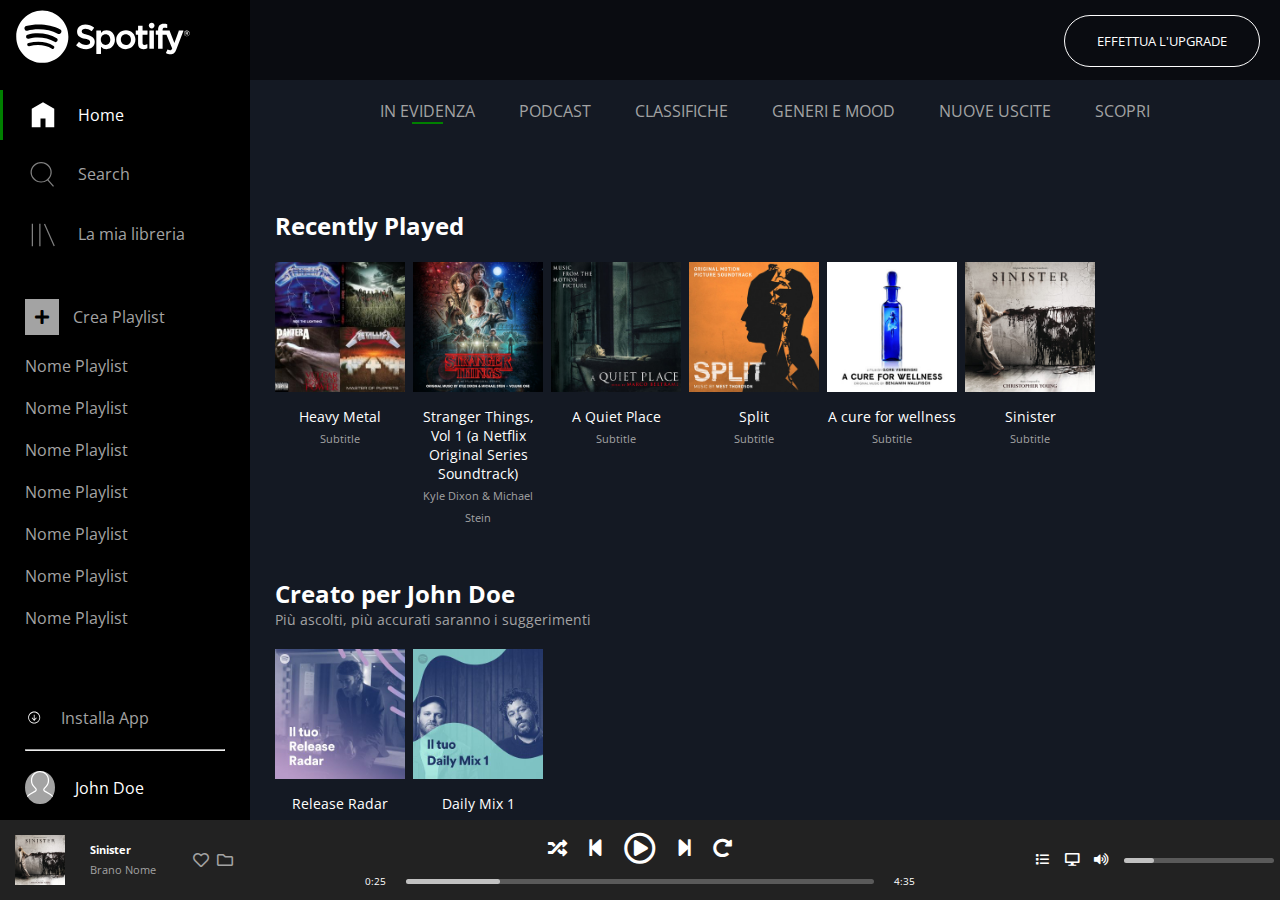
==== commit 0ba5ce38: "Fine esercizio, passo a bonus" ====
--- a/index.html
+++ b/index.html
@@ -18,7 +18,8 @@
 
         <!-- aside logo -->
         <div class="logo">
-            <img src="img/logo.svg" alt="logo-big">
+            <img class="logo-big" src="img/logo.svg" alt="logo-big">
+            <img class="logo-small" src="img/logo-small.svg" alt="logo-small">
         </div>
 
         <!-- aside actions -->
--- a/css/style.css
+++ b/css/style.css
@@ -58,9 +58,14 @@
     width: 100%;
     padding: 10px 15px
 }
-aside .logo img{
+aside .logo .logo-big{
     width: 80%;
 }
+
+aside .logo .logo-small{
+    display: none;
+}
+
     /* aside actions */
 aside .actions{
     width: 100%;
@@ -163,13 +168,12 @@
 
 main .album .album-img{
     width: 130px;
-    height: 130px;
+    
 }
 
 main .row-flex .album .album-img img{
     width: 100%;
-    height: 100%;
-    object-fit: contain;
+    
     transition: all 0.5s;
 }
 
@@ -439,13 +443,23 @@
     background-color: green;
 }
 
+/* mediaquery */
+
 /* versione lg da min-width 992px a max-width 1199px */
 
-/* versione md */ aaa
 
 /* versione md */
 @media screen and (max-width:992px) and (min-width:769px){
 
+    /* md main */
+    main .album {
+        flex-basis: 145px;
+    }
+
+    main .album .album-img{
+        width: 145px;
+        
+    }
 
 
 }
@@ -453,6 +467,24 @@
 /* versione s */
 @media screen and (max-width:768px) and (min-width:577px){
 
+    /* s aside */
+    aside{
+        font-size: 0.9em;
+    }
+
+    aside .logo .logo-big{
+        width: 65%;
+    }
+
+    /* s main */
+    main .album {
+        flex-basis: 40%;
+    }
+
+    main .album .album-img{
+        width: 100%;
+        
+    }
    
 
 }
@@ -460,6 +492,114 @@
 /* versione xs */
 @media screen and (max-width:576px) {
     
-    
-
+    /* xs aside */
+    aside{
+        width: 50px;
+    }
+
+    aside .logo {
+        height: 60px;
+        min-height: 40px;
+        width: 100%;
+        padding: 12px;
+    }
+
+    aside .logo .logo-big{
+        display: none;
+    }
+
+    aside .logo .logo-small{
+        display: block;
+    }
+
+    aside .logo .logo-small{
+        transform: scale(1.5);
+    }
+
+    aside .actions .act-nav ul li{
+        border: none;
+        padding: 0;
+        margin: 0;
+    }
+
+    aside .actions .act-nav ul li:first-child{
+        border: none;
+    }
+
+    aside .actions .act-nav ul li a{
+        justify-content: center;
+    }
+
+    aside .actions .act-nav img{
+        width: 65%;
+        margin: 0;
+    }
+
+    aside .actions .act-nav span{
+        display: none;
+    }
+
+    aside .actions .act-playlist{
+        display: none;
+    }
+
+    aside .actions-btm{
+        position: relative;
+        bottom: 10px;
+    }
+
+    aside .actions-btm ul{
+        position: absolute;
+        bottom: 0;
+    }
+
+    aside .actions-btm ul li{
+        padding: 0;
+    }
+
+    aside .actions-btm ul li hr{
+        display: none;
+    }
+
+    aside .actions-btm ul li a{
+        padding: 5px 10px;
+        justify-content: center;
+    }
+
+    aside .actions-btm ul li a span{
+        display: none;
+    }
+
+    aside .actions-btm img{
+        margin: 10px 0px;
+        width: 70%;
+    }
+
+    aside .actions-btm .profile img{
+        width: 100%;
+    }
+
+    /* xs main */
+    main, main .cta{
+        width: calc(100% - 50px);
+    }
+
+    main .album {
+        flex-basis: 45%;
+    }
+
+    main .album .album-img{
+        width: 100%;
+        
+    }
+
+    /* xs footer */
+    footer #ft-left, footer #ft-right{
+        width: 25%;
+    }
+
+    footer #ft-center{
+        width: 50%;
+        min-width: 0px;
+    }
 }